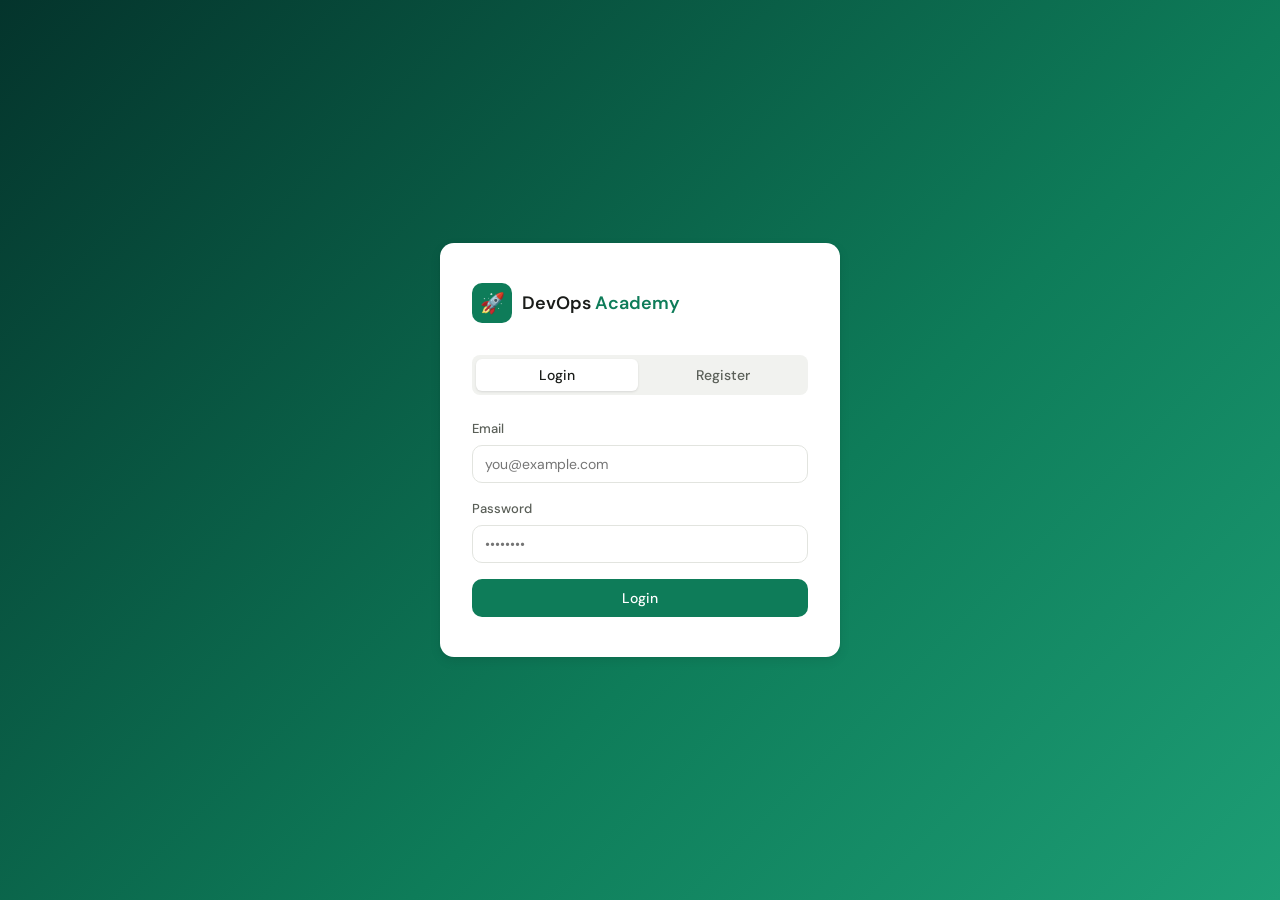
==== devops-lms/frontend/index.html @ 52ee003a "commit" ====
<!DOCTYPE html>
<html lang="en">
<head>
  <meta charset="UTF-8" />
  <meta name="viewport" content="width=device-width, initial-scale=1.0" />
  <title>DevOps Academy — LMS</title>
  <link rel="preconnect" href="https://fonts.googleapis.com" />
  <link href="https://fonts.googleapis.com/css2?family=DM+Sans:wght@300;400;500;600&family=DM+Mono:wght@400;500&display=swap" rel="stylesheet" />
  <link rel="stylesheet" href="css/style.css" />
</head>
<body>

  <!-- ══════════════════════════════════════════
       AUTH SCREEN
  ══════════════════════════════════════════ -->
  <div id="auth-screen">
    <div class="auth-card">
      <div class="auth-logo">
        <div class="auth-logo-icon">🚀</div>
        <div class="auth-logo-text">DevOps <span>Academy</span></div>
      </div>

      <div class="auth-tabs">
        <button class="auth-tab active" id="tab-login" onclick="switchTab('login')">Login</button>
        <button class="auth-tab" id="tab-register" onclick="switchTab('register')">Register</button>
      </div>

      <div id="auth-error" class="auth-error" style="display:none;"></div>

      <!-- Login Form -->
      <div id="login-form">
        <div class="form-group">
          <label class="form-label">Email</label>
          <input id="login-email" class="form-input" type="email" placeholder="you@example.com" />
        </div>
        <div class="form-group">
          <label class="form-label">Password</label>
          <input id="login-password" class="form-input" type="password" placeholder="••••••••" />
        </div>
        <button class="btn btn-primary btn-full" onclick="doLogin()">Login</button>
      </div>

      <!-- Register Form -->
      <div id="register-form" style="display:none;">
        <div class="form-group">
          <label class="form-label">Full Name</label>
          <input id="reg-name" class="form-input" type="text" placeholder="Your full name" />
        </div>
        <div class="form-group">
          <label class="form-label">Email</label>
          <input id="reg-email" class="form-input" type="email" placeholder="you@example.com" />
        </div>
        <div class="form-group">
          <label class="form-label">Password</label>
          <input id="reg-password" class="form-input" type="password" placeholder="Min 6 characters" />
        </div>
        <div class="form-group">
          <label class="form-label">Register as</label>
          <select id="reg-role" class="form-select">
            <option value="student">Student</option>
            <option value="instructor">Instructor</option>
          </select>
        </div>
        <button class="btn btn-primary btn-full" onclick="doRegister()">Create Account</button>
      </div>
    </div>
  </div>

  <!-- ══════════════════════════════════════════
       MAIN APP (hidden until logged in)
  ══════════════════════════════════════════ -->
  <div id="app" style="display:none;">

    <!-- SIDEBAR -->
    <nav class="sidebar" id="sidebar">
      <div class="sidebar-header">
        <div class="sidebar-logo">
          <div class="sidebar-logo-icon">🚀</div>
          <div class="sidebar-logo-text">DevOps Academy</div>
        </div>
        <div class="sidebar-role" id="sidebar-role-badge">Student</div>
      </div>

      <div class="sidebar-nav" id="sidebar-nav"></div>

      <div class="sidebar-footer">
        <div class="sidebar-user" onclick="showPage('profile')">
          <div class="avatar" id="sidebar-avatar">U</div>
          <div class="sidebar-user-info">
            <div class="sidebar-user-name" id="sidebar-user-name">User</div>
            <div class="sidebar-user-email" id="sidebar-user-email">user@lms.dev</div>
          </div>
        </div>
        <button class="btn btn-ghost btn-sm btn-full mt-1" onclick="doLogout()">🚪 Logout</button>
      </div>
    </nav>

    <!-- MAIN CONTENT AREA -->
    <main class="main">
      <div class="topbar">
        <div class="topbar-title" id="topbar-title">Dashboard</div>
        <div class="topbar-actions" id="topbar-actions"></div>
      </div>
      <div class="page" id="page-content">
        <div class="loading">Loading...</div>
      </div>
    </main>
  </div>

  <!-- ══════════════════════════════════════════
       MODAL
  ══════════════════════════════════════════ -->
  <div class="modal-overlay" id="modal-overlay" onclick="closeModalOnBg(event)">
    <div class="modal" id="modal-box"></div>
  </div>

  <script src="js/app.js"></script>
</body>
</html>
---- devops-lms/frontend/css/style.css ----
/* ═══════════════════════════════════════════════════
   DevOps Academy LMS — Stylesheet
   Organized by: base → layout → components → pages
═══════════════════════════════════════════════════ */

/* ── CSS Variables ────────────────────────────── */
:root {
  --brand:         #0e7c59;
  --brand-light:   #e1f5ee;
  --brand-dark:    #085041;
  --accent:        #e87040;
  --accent-light:  #faece7;

  --bg:       #f7f8f5;
  --surface:  #ffffff;
  --surface2: #f1f2ef;
  --border:   #e2e4df;

  --text:  #1a1c19;
  --text2: #5a5f58;
  --text3: #9a9f98;

  --success:       #0f6e56;
  --success-light: #e1f5ee;
  --warning:       #ba7517;
  --warning-light: #faeeda;
  --danger:        #c0392b;
  --danger-light:  #fdf0ef;
  --info:          #185fa5;
  --info-light:    #e6f1fb;

  --radius:    10px;
  --radius-lg: 14px;
  --sidebar-w: 240px;
  --font:      'DM Sans', system-ui, sans-serif;
  --mono:      'DM Mono', monospace;

  --shadow:    0 1px 3px rgba(0,0,0,.07), 0 1px 2px rgba(0,0,0,.04);
  --shadow-md: 0 4px 12px rgba(0,0,0,.08), 0 1px 3px rgba(0,0,0,.05);
}

/* ── Reset & Base ─────────────────────────────── */
*, *::before, *::after {
  box-sizing: border-box;
  margin: 0;
  padding: 0;
}

body {
  font-family: var(--font);
  background: var(--bg);
  color: var(--text);
  font-size: 15px;
  line-height: 1.6;
  min-height: 100vh;
}

/* ── Auth Screen ──────────────────────────────── */
#auth-screen {
  min-height: 100vh;
  display: flex;
  align-items: center;
  justify-content: center;
  background: linear-gradient(135deg, #04342c 0%, #0e7c59 60%, #1d9e75 100%);
  padding: 1.5rem;
}

.auth-card {
  background: var(--surface);
  border-radius: var(--radius-lg);
  padding: 2.5rem 2rem;
  width: 100%;
  max-width: 400px;
  box-shadow: var(--shadow-md);
}

.auth-logo {
  display: flex;
  align-items: center;
  gap: 10px;
  margin-bottom: 2rem;
}

.auth-logo-icon {
  width: 40px;
  height: 40px;
  background: var(--brand);
  border-radius: 10px;
  display: flex;
  align-items: center;
  justify-content: center;
  font-size: 20px;
}

.auth-logo-text {
  font-size: 18px;
  font-weight: 600;
}

.auth-logo-text span {
  color: var(--brand);
}

.auth-tabs {
  display: flex;
  gap: 4px;
  background: var(--surface2);
  border-radius: 8px;
  padding: 4px;
  margin-bottom: 1.5rem;
}

.auth-tab {
  flex: 1;
  padding: 7px;
  text-align: center;
  border-radius: 6px;
  cursor: pointer;
  font-size: 14px;
  font-weight: 500;
  color: var(--text2);
  border: none;
  background: transparent;
  transition: all .15s;
  font-family: var(--font);
}

.auth-tab.active {
  background: var(--surface);
  color: var(--text);
  box-shadow: var(--shadow);
}

.auth-error {
  background: var(--danger-light);
  color: var(--danger);
  border-radius: 8px;
  padding: 9px 12px;
  font-size: 13px;
  margin-bottom: 1rem;
}

/* ── Forms ────────────────────────────────────── */
.form-group {
  margin-bottom: 1rem;
}

.form-label {
  display: block;
  font-size: 13px;
  font-weight: 500;
  color: var(--text2);
  margin-bottom: 5px;
}

.form-input {
  width: 100%;
  padding: 9px 12px;
  border: 1.5px solid var(--border);
  border-radius: var(--radius);
  font-family: var(--font);
  font-size: 14px;
  background: var(--surface);
  color: var(--text);
  outline: none;
  transition: border-color .15s;
}

.form-input:focus {
  border-color: var(--brand);
}

textarea.form-input {
  resize: vertical;
  min-height: 80px;
}

.form-select {
  width: 100%;
  padding: 9px 12px;
  border: 1.5px solid var(--border);
  border-radius: var(--radius);
  font-family: var(--font);
  font-size: 14px;
  background: var(--surface);
  color: var(--text);
  outline: none;
  cursor: pointer;
  transition: border-color .15s;
}

.form-select:focus {
  border-color: var(--brand);
}

/* ── Buttons ──────────────────────────────────── */
.btn {
  display: inline-flex;
  align-items: center;
  gap: 6px;
  padding: 9px 16px;
  border-radius: var(--radius);
  border: none;
  cursor: pointer;
  font-family: var(--font);
  font-size: 14px;
  font-weight: 500;
  transition: all .15s;
  text-decoration: none;
  white-space: nowrap;
}

.btn-primary { background: var(--brand); color: #fff; }
.btn-primary:hover { background: var(--brand-dark); }

.btn-outline {
  background: transparent;
  border: 1.5px solid var(--border);
  color: var(--text2);
}
.btn-outline:hover {
  border-color: var(--brand);
  color: var(--brand);
  background: var(--brand-light);
}

.btn-danger { background: var(--danger); color: #fff; }
.btn-danger:hover { opacity: .88; }

.btn-ghost { background: transparent; color: var(--text2); }
.btn-ghost:hover { background: var(--surface2); }

.btn-sm { padding: 5px 10px; font-size: 13px; }
.btn-full { width: 100%; justify-content: center; padding: 10px; }

/* ── Layout ───────────────────────────────────── */
#app {
  display: flex;
  min-height: 100vh;
}

/* ── Sidebar ──────────────────────────────────── */
.sidebar {
  width: var(--sidebar-w);
  background: var(--surface);
  border-right: 1px solid var(--border);
  display: flex;
  flex-direction: column;
  position: fixed;
  top: 0;
  left: 0;
  bottom: 0;
  z-index: 100;
  overflow-y: auto;
}

.sidebar-header {
  padding: 1.25rem 1rem;
  border-bottom: 1px solid var(--border);
}

.sidebar-logo {
  display: flex;
  align-items: center;
  gap: 8px;
}

.sidebar-logo-icon {
  width: 32px;
  height: 32px;
  background: var(--brand);
  border-radius: 8px;
  display: flex;
  align-items: center;
  justify-content: center;
  font-size: 16px;
}

.sidebar-logo-text {
  font-size: 15px;
  font-weight: 600;
}

.sidebar-role {
  margin-top: 6px;
  font-size: 11px;
  font-weight: 500;
  color: var(--brand);
  text-transform: uppercase;
  letter-spacing: .06em;
  background: var(--brand-light);
  border-radius: 4px;
  padding: 2px 6px;
  display: inline-block;
}

.sidebar-nav {
  padding: 1rem 0.5rem;
  flex: 1;
}

.nav-section-label {
  font-size: 11px;
  font-weight: 600;
  color: var(--text3);
  text-transform: uppercase;
  letter-spacing: .07em;
  padding: 0 8px;
  margin: 1rem 0 4px;
}

.nav-item {
  display: flex;
  align-items: center;
  gap: 8px;
  padding: 8px 10px;
  border-radius: 8px;
  cursor: pointer;
  color: var(--text2);
  font-size: 14px;
  transition: all .12s;
  margin-bottom: 1px;
}

.nav-item:hover { background: var(--surface2); color: var(--text); }
.nav-item.active { background: var(--brand-light); color: var(--brand); font-weight: 500; }

.sidebar-footer {
  padding: 0.75rem;
  border-top: 1px solid var(--border);
}

.sidebar-user {
  display: flex;
  align-items: center;
  gap: 8px;
  padding: 8px;
  border-radius: 8px;
  cursor: pointer;
  transition: background .12s;
}

.sidebar-user:hover { background: var(--surface2); }

.sidebar-user-info { flex: 1; min-width: 0; }
.sidebar-user-name { font-size: 13px; font-weight: 500; white-space: nowrap; overflow: hidden; text-overflow: ellipsis; }
.sidebar-user-email { font-size: 11px; color: var(--text3); white-space: nowrap; overflow: hidden; text-overflow: ellipsis; }

/* ── Avatar ───────────────────────────────────── */
.avatar {
  width: 32px;
  height: 32px;
  border-radius: 50%;
  background: var(--brand);
  color: #fff;
  display: flex;
  align-items: center;
  justify-content: center;
  font-size: 13px;
  font-weight: 600;
  flex-shrink: 0;
}

.avatar-lg { width: 48px; height: 48px; font-size: 18px; }

/* ── Main Content ─────────────────────────────── */
.main {
  margin-left: var(--sidebar-w);
  flex: 1;
  min-height: 100vh;
}

.topbar {
  background: var(--surface);
  border-bottom: 1px solid var(--border);
  padding: 0 1.5rem;
  height: 56px;
  display: flex;
  align-items: center;
  justify-content: space-between;
  position: sticky;
  top: 0;
  z-index: 50;
}

.topbar-title { font-size: 16px; font-weight: 600; }
.topbar-actions { display: flex; align-items: center; gap: 8px; }

.page {
  padding: 1.5rem;
  max-width: 1100px;
}

/* ── Cards ────────────────────────────────────── */
.card {
  background: var(--surface);
  border: 1px solid var(--border);
  border-radius: var(--radius-lg);
  padding: 1.25rem;
  box-shadow: var(--shadow);
}

.card-header {
  display: flex;
  align-items: center;
  justify-content: space-between;
  margin-bottom: 1rem;
}

.card-title { font-size: 15px; font-weight: 600; }

/* ── Stat Cards ───────────────────────────────── */
.stats-grid {
  display: grid;
  grid-template-columns: repeat(auto-fit, minmax(170px, 1fr));
  gap: 12px;
  margin-bottom: 1.5rem;
}

.stat-card {
  background: var(--surface);
  border: 1px solid var(--border);
  border-radius: var(--radius-lg);
  padding: 1.1rem 1.25rem;
  box-shadow: var(--shadow);
}

.stat-icon { font-size: 22px; margin-bottom: 8px; }
.stat-label { font-size: 12px; color: var(--text3); font-weight: 500; text-transform: uppercase; letter-spacing: .05em; margin-bottom: 6px; }
.stat-value { font-size: 26px; font-weight: 600; line-height: 1; margin-bottom: 4px; }
.stat-sub { font-size: 12px; color: var(--text3); }

/* ── Grid helpers ─────────────────────────────── */
.grid-2 { display: grid; grid-template-columns: repeat(auto-fit, minmax(300px, 1fr)); gap: 1rem; }
.grid-3 { display: grid; grid-template-columns: repeat(auto-fit, minmax(240px, 1fr)); gap: 1rem; }

/* ── Tables ───────────────────────────────────── */
.table-wrap { overflow-x: auto; }

table { width: 100%; border-collapse: collapse; font-size: 14px; }
thead th {
  padding: 10px 12px;
  text-align: left;
  font-size: 12px;
  font-weight: 600;
  color: var(--text3);
  text-transform: uppercase;
  letter-spacing: .05em;
  border-bottom: 1px solid var(--border);
  white-space: nowrap;
}
tbody td { padding: 10px 12px; border-bottom: 1px solid var(--border); vertical-align: middle; }
tbody tr:last-child td { border-bottom: none; }
tbody tr:hover { background: var(--surface2); }

/* ── Badges ───────────────────────────────────── */
.badge {
  display: inline-flex;
  align-items: center;
  font-size: 11px;
  font-weight: 600;
  padding: 3px 8px;
  border-radius: 20px;
}

.badge-green  { background: var(--success-light); color: var(--success); }
.badge-amber  { background: var(--warning-light); color: var(--warning); }
.badge-red    { background: var(--danger-light);  color: var(--danger);  }
.badge-blue   { background: var(--info-light);    color: var(--info);    }
.badge-gray   { background: var(--surface2);      color: var(--text2);   }

/* ── Progress Bar ─────────────────────────────── */
.progress-bar {
  background: var(--border);
  border-radius: 99px;
  height: 6px;
  overflow: hidden;
}
.progress-fill {
  height: 100%;
  background: var(--brand);
  border-radius: 99px;
  transition: width .3s;
}

/* ── Course Card ──────────────────────────────── */
.course-card {
  background: var(--surface);
  border: 1px solid var(--border);
  border-radius: var(--radius-lg);
  overflow: hidden;
  box-shadow: var(--shadow);
  transition: box-shadow .15s, transform .15s;
}
.course-card:hover { box-shadow: var(--shadow-md); transform: translateY(-1px); }
.course-thumb {
  height: 120px;
  display: flex;
  align-items: center;
  justify-content: center;
  font-size: 42px;
  background: var(--brand-light);
}
.course-body { padding: 1rem; }
.course-title { font-size: 14px; font-weight: 600; margin-bottom: 4px; }
.course-meta { font-size: 12px; color: var(--text3); margin-bottom: 8px; }
.course-tags { display: flex; flex-wrap: wrap; gap: 4px; margin-bottom: 10px; }

/* ── Modal ────────────────────────────────────── */
.modal-overlay {
  position: fixed;
  inset: 0;
  background: rgba(0,0,0,.4);
  z-index: 999;
  display: none;
  align-items: center;
  justify-content: center;
  padding: 1rem;
}
.modal-overlay.open { display: flex; }
.modal {
  background: var(--surface);
  border-radius: var(--radius-lg);
  padding: 1.5rem;
  width: 100%;
  max-width: 520px;
  box-shadow: var(--shadow-md);
  max-height: 90vh;
  overflow-y: auto;
}
.modal-title { font-size: 17px; font-weight: 600; margin-bottom: 1.25rem; }
.modal-actions { display: flex; gap: 8px; justify-content: flex-end; margin-top: 1.25rem; }

/* ── Alerts ───────────────────────────────────── */
.alert { border-radius: var(--radius); padding: 10px 14px; font-size: 13px; margin-bottom: 1rem; }
.alert-success { background: var(--success-light); color: var(--success); }
.alert-danger  { background: var(--danger-light);  color: var(--danger);  }
.alert-info    { background: var(--info-light);    color: var(--info);    }

/* ── Announcement ─────────────────────────────── */
.announcement {
  border-left: 3px solid var(--brand);
  background: var(--brand-light);
  border-radius: 0 var(--radius) var(--radius) 0;
  padding: 10px 14px;
  margin-bottom: 10px;
}
.announcement-title { font-size: 14px; font-weight: 600; color: var(--brand-dark); }
.announcement-body { font-size: 13px; color: var(--text2); margin-top: 2px; }
.announcement-meta { font-size: 11px; color: var(--text3); margin-top: 4px; }

/* ── Submission ───────────────────────────────── */
.submission-row {
  background: var(--surface2);
  border-radius: 8px;
  padding: 10px 12px;
  margin-bottom: 6px;
}

/* ── Empty State ──────────────────────────────── */
.empty-state { text-align: center; padding: 3rem 1rem; color: var(--text3); }
.empty-state-icon { font-size: 42px; margin-bottom: 1rem; opacity: .6; }
.empty-state-text { font-size: 15px; font-weight: 500; color: var(--text2); }
.empty-state-sub { font-size: 13px; margin-top: 4px; }

/* ── Loading ──────────────────────────────────── */
.loading {
  text-align: center;
  padding: 3rem;
  color: var(--text3);
  font-size: 14px;
}

/* ── Utility Classes ──────────────────────────── */
.mb-1 { margin-bottom: .5rem; }
.mb-2 { margin-bottom: 1rem; }
.mb-3 { margin-bottom: 1.5rem; }
.mt-1 { margin-top: .5rem; }
.mt-2 { margin-top: 1rem; }
.mt-3 { margin-top: 1.5rem; }
.flex { display: flex; }
.items-center { align-items: center; }
.justify-between { justify-content: space-between; }
.gap-1 { gap: 6px; }
.gap-2 { gap: 10px; }
.gap-3 { gap: 16px; }
.text-sm { font-size: 13px; }
.text-xs { font-size: 12px; }
.text-muted { color: var(--text2); }
.text-danger { color: var(--danger); }
.text-success { color: var(--success); }
.font-medium { font-weight: 500; }
.font-semibold { font-weight: 600; }
.truncate { white-space: nowrap; overflow: hidden; text-overflow: ellipsis; }
.w-full { width: 100%; }

/* ── Scrollbar ────────────────────────────────── */
::-webkit-scrollbar { width: 6px; height: 6px; }
::-webkit-scrollbar-track { background: transparent; }
::-webkit-scrollbar-thumb { background: var(--border); border-radius: 99px; }
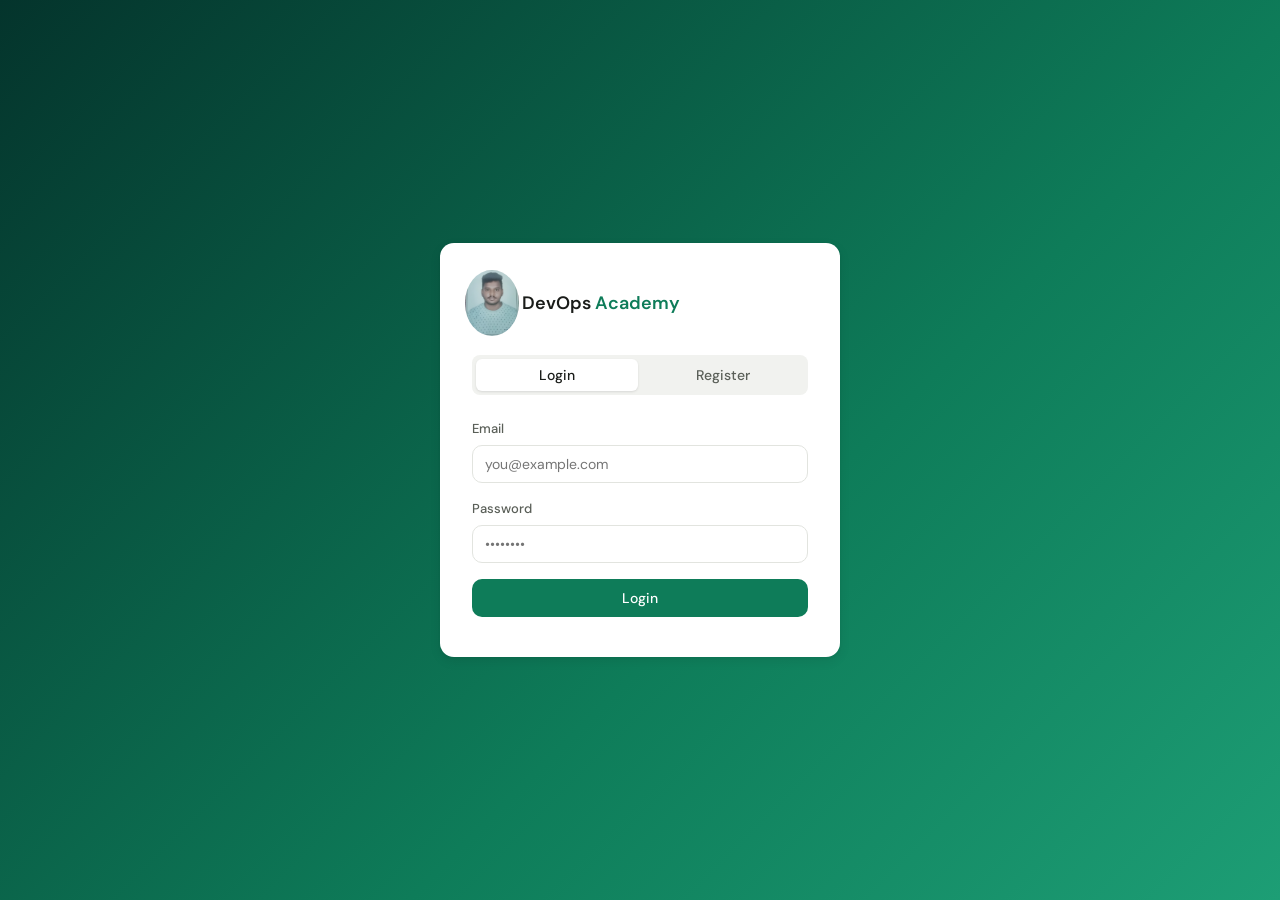
==== commit 0d42cefa: "initial change of document" ====
--- a/devops-lms/frontend/index.html
+++ b/devops-lms/frontend/index.html
@@ -9,6 +9,9 @@
   <link rel="stylesheet" href="css/style.css" />
 </head>
 <body>
+  
+
+
 
   <!-- ══════════════════════════════════════════
        AUTH SCREEN
@@ -16,7 +19,9 @@
   <div id="auth-screen">
     <div class="auth-card">
       <div class="auth-logo">
-        <div class="auth-logo-icon">🚀</div>
+        <div class="auth-logo-icon">
+  <img src="images/srinadh.jpg" alt="Profile" class="logo-img">
+</div>
         <div class="auth-logo-text">DevOps <span>Academy</span></div>
       </div>
 
@@ -75,7 +80,9 @@
     <nav class="sidebar" id="sidebar">
       <div class="sidebar-header">
         <div class="sidebar-logo">
-          <div class="sidebar-logo-icon">🚀</div>
+          <div class="sidebar-logo-icon">
+  <img src="images/srinadh.jpg" class="logo-img">
+</div>
           <div class="sidebar-logo-text">DevOps Academy</div>
         </div>
         <div class="sidebar-role" id="sidebar-role-badge">Student</div>
--- a/devops-lms/frontend/css/style.css
+++ b/devops-lms/frontend/css/style.css
@@ -598,3 +598,10 @@
 ::-webkit-scrollbar { width: 6px; height: 6px; }
 ::-webkit-scrollbar-track { background: transparent; }
 ::-webkit-scrollbar-thumb { background: var(--border); border-radius: 99px; }
+.logo-img{
+  width:70px;
+  height:70px;
+  border-radius:50%;
+  object-fit:cover;
+  border:2px solid #fff;
+}
